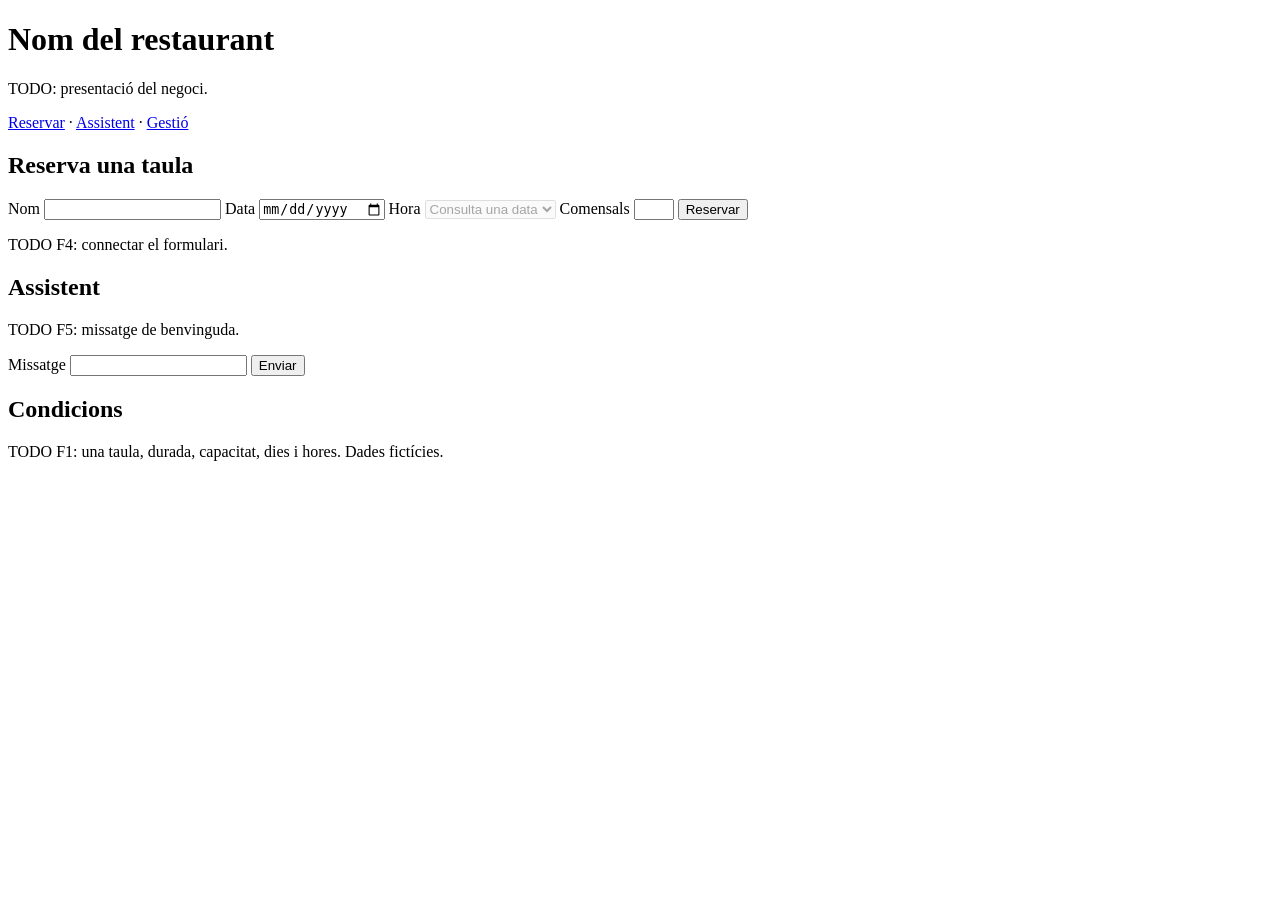
==== frontend/index.html @ 3557136b "feat: Implement chat functionality and reservation system - Added chat.js to handle user interaction" ====
<!doctype html>
<html lang="ca">
<head>
  <meta charset="utf-8">
  <meta name="viewport" content="width=device-width, initial-scale=1">
  <title>ReservaFàcil · Esquelet</title>
  <link rel="stylesheet" href="/css/styles.css">
  <script type="module" src="/js/app.js"></script>
</head>
<body>
  <!-- TODO F1/F4: identitat, servei, horaris i condicions coherents amb config.js. -->
  <header><h1>Nom del restaurant</h1><p>TODO: presentació del negoci.</p>
    <nav><a href="#reserva">Reservar</a> · <a href="#assistent">Assistent</a> · <a href="/gestion/">Gestió</a></nav>
  </header>
  <main>
    <section id="reserva">
      <h2>Reserva una taula</h2>
      <form id="booking-form">
        <label>Nom <input name="name" required minlength="2" maxlength="100"></label>
        <label>Data <input name="date" type="date" required></label>
        <label>Hora <select name="time" required disabled><option value="">Consulta una data</option></select></label>
        <label>Comensals <input name="diners" type="number" min="1" max="8" required></label>
        <button type="submit">Reservar</button>
      </form>
      <p id="booking-status" role="status">TODO F4: connectar el formulari.</p>
    </section>
    <section id="assistent">
      <h2>Assistent</h2>
      <div id="messages" role="log" aria-live="polite"><p>TODO F5: missatge de benvinguda.</p></div>
      <form id="chat-form">
        <label>Missatge <input name="message" maxlength="500" required></label>
        <button type="submit">Enviar</button>
      </form>
      <p id="chat-status" role="status"></p>
    </section>
    <section><h2>Condicions</h2><p>TODO F1: una taula, durada, capacitat, dies i hores. Dades fictícies.</p></section>
  </main>
</body>
</html>
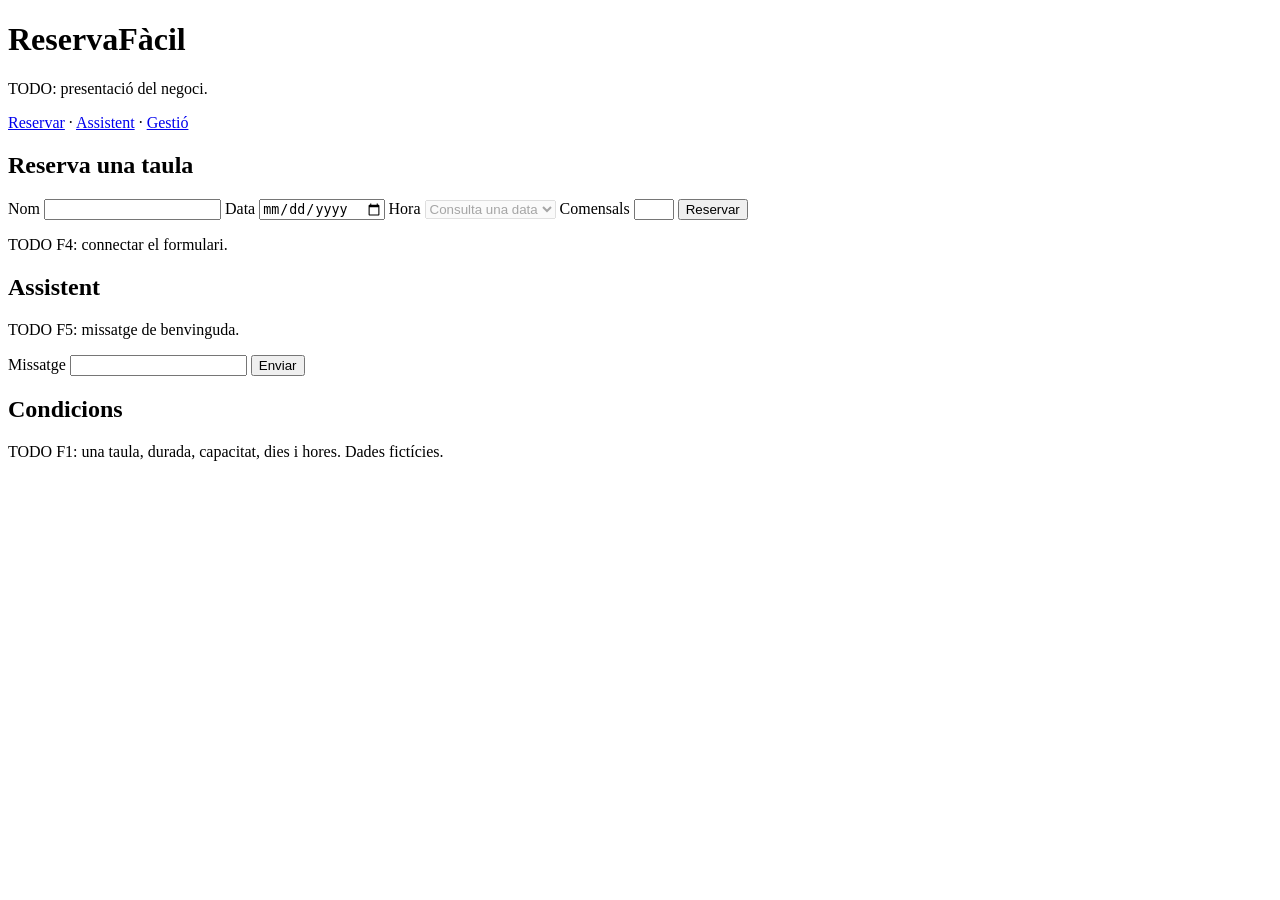
==== commit 5e3f517b: "fix: Update restaurant name in header to match branding" ====
--- a/frontend/index.html
+++ b/frontend/index.html
@@ -9,7 +9,7 @@
 </head>
 <body>
   <!-- TODO F1/F4: identitat, servei, horaris i condicions coherents amb config.js. -->
-  <header><h1>Nom del restaurant</h1><p>TODO: presentació del negoci.</p>
+  <header><h1>ReservaFàcil</h1><p>TODO: presentació del negoci.</p>
     <nav><a href="#reserva">Reservar</a> · <a href="#assistent">Assistent</a> · <a href="/gestion/">Gestió</a></nav>
   </header>
   <main>
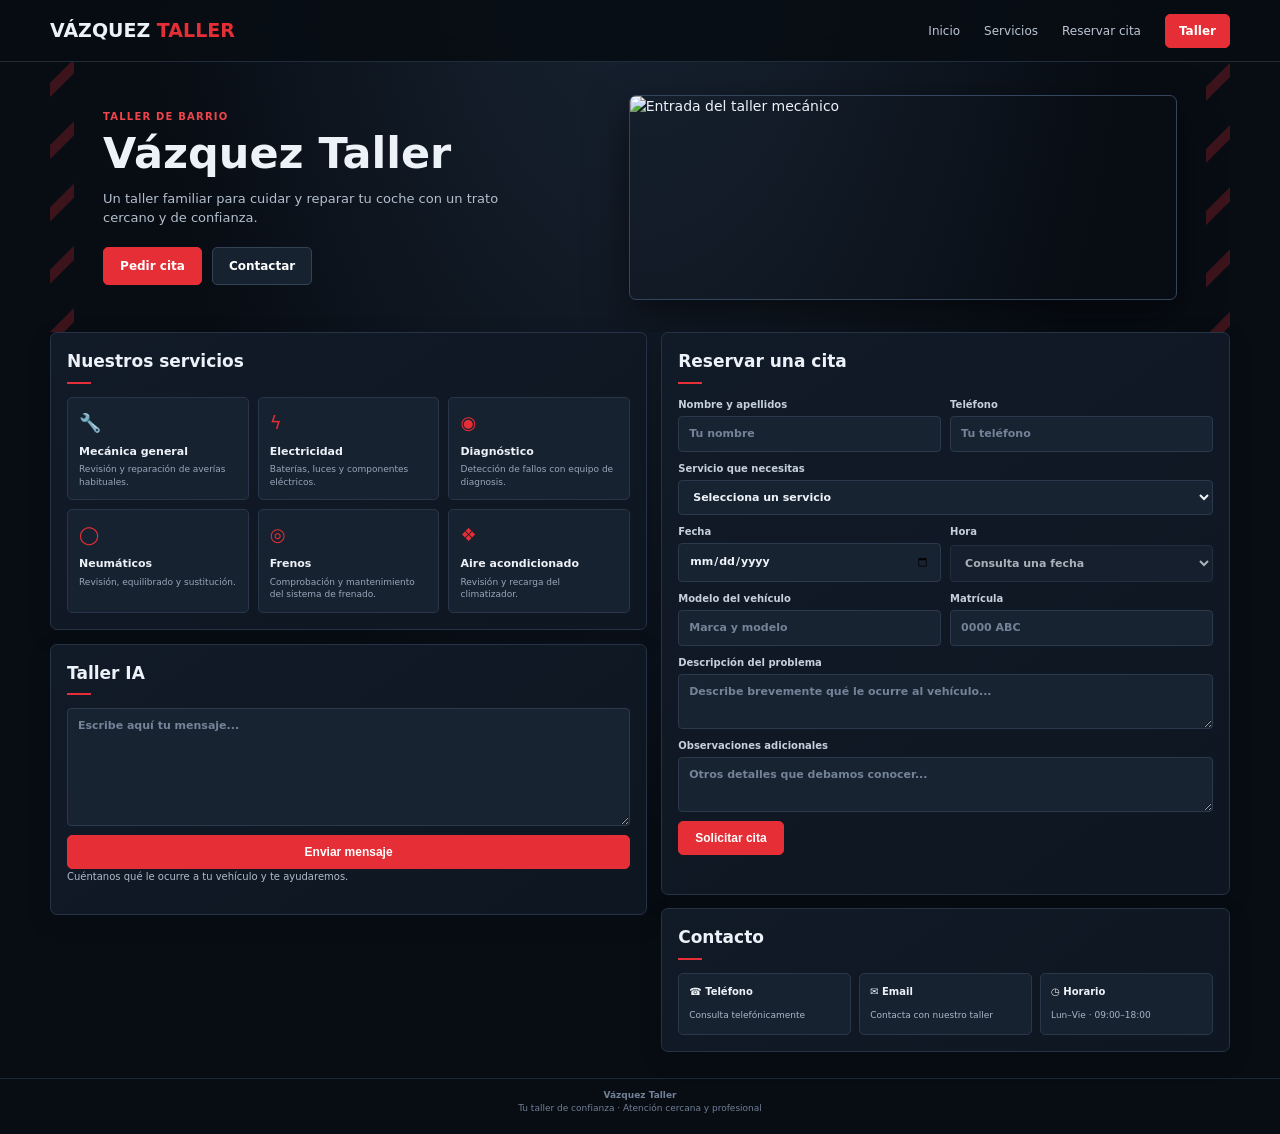
==== commit 1f535f79: "feat: Revamp index.html for Vázquez Taller branding and layout" ====
--- a/frontend/index.html
+++ b/frontend/index.html
@@ -1,39 +1,669 @@
-<!doctype html>
-<html lang="ca">
+
+<!DOCTYPE html>
+<html lang="es">
 <head>
-  <meta charset="utf-8">
-  <meta name="viewport" content="width=device-width, initial-scale=1">
-  <title>ReservaFàcil · Esquelet</title>
-  <link rel="stylesheet" href="/css/styles.css">
-  <script type="module" src="/js/app.js"></script>
+<meta charset="UTF-8">
+<meta name="viewport" content="width=device-width, initial-scale=1.0">
+<meta name="theme-color" content="#080d14">
+<title>Vázquez Taller</title>
+
+<style>
+:root {
+  --bg:#080d14;
+  --panel:#111a27;
+  --panel2:#172231;
+  --line:#263346;
+  --text:#edf2f8;
+  --muted:#98a6b8;
+  --red:#e52e35;
+}
+
+* {
+  box-sizing:border-box;
+}
+
+html {
+  scroll-behavior:smooth;
+}
+
+body {
+  margin:0;
+  background:radial-gradient(ellipse at 50% -20%,#1a2636 0,transparent 55%),var(--bg);
+  color:var(--text);
+  font:14px/1.5 Inter,system-ui,sans-serif;
+}
+
+a {
+  color:inherit;
+  text-decoration:none;
+}
+
+.wrap {
+  width:min(1180px,calc(100% - 34px));
+  margin:auto;
+}
+
+header {
+  height:62px;
+  border-bottom:1px solid #202b3a;
+  background:#080d14ed;
+  display:flex;
+  align-items:center;
+  position:sticky;
+  top:0;
+  z-index:5;
+  backdrop-filter:blur(12px);
+}
+
+.top {
+  display:flex;
+  align-items:center;
+  justify-content:space-between;
+  gap:20px;
+}
+
+.brand {
+  font-weight:900;
+  font-size:19px;
+}
+
+.brand span {
+  color:var(--red);
+}
+
+nav {
+  display:flex;
+  align-items:center;
+  gap:24px;
+  color:#bdc7d4;
+  font-size:12px;
+}
+
+nav a:hover {
+  color:white;
+}
+
+.nav-cta,.btn {
+  display:inline-flex;
+  align-items:center;
+  justify-content:center;
+  border:1px solid var(--red);
+  background:var(--red);
+  color:white;
+  border-radius:5px;
+  padding:9px 16px;
+  font-weight:700;
+  font-size:12px;
+  cursor:pointer;
+}
+
+.nav-cta {
+  padding:7px 13px;
+}
+
+.hero {
+  min-height:270px;
+  display:grid;
+  grid-template-columns:1fr 1.12fr;
+  gap:36px;
+  align-items:center;
+  padding:30px 4.5%;
+  position:relative;
+  overflow:hidden;
+}
+
+.hero:before,.hero:after {
+  content:"";
+  position:absolute;
+  top:0;
+  bottom:0;
+  width:90px;
+  opacity:.35;
+  pointer-events:none;
+  background:repeating-linear-gradient(
+    135deg,
+    transparent 0 17px,
+    #9e2028 18px 27px,
+    transparent 28px 44px
+  );
+}
+
+.hero:before { left:-66px; }
+.hero:after { right:-66px; }
+
+.eyebrow {
+  color:#f0444a;
+  font-size:10px;
+  font-weight:800;
+  letter-spacing:1.2px;
+  text-transform:uppercase;
+}
+
+h1 {
+  font-size:clamp(28px,4vw,43px);
+  line-height:1.05;
+  margin:7px 0 12px;
+}
+
+.intro {
+  max-width:430px;
+  color:#b3bfce;
+  font-size:13px;
+  margin:0 0 19px;
+}
+
+.actions {
+  display:flex;
+  gap:10px;
+}
+
+.btn.secondary {
+  background:#172231;
+  border-color:#344256;
+}
+
+.hero-photo {
+  height:205px;
+  border:1px solid #34465e;
+  border-radius:7px;
+  overflow:hidden;
+  box-shadow:0 14px 40px #0008;
+}
+
+.hero-photo img {
+  width:100%;
+  height:100%;
+  display:block;
+  object-fit:cover;
+}
+
+main {
+  padding-bottom:26px;
+}
+
+.columns {
+  display:grid;
+  grid-template-columns:1.05fr 1fr;
+  gap:14px;
+  align-items:start;
+}
+
+.left-stack {
+  display:grid;
+  gap:14px;
+}
+
+.panel {
+  background:linear-gradient(145deg,#111a27,#0e1621);
+  border:1px solid var(--line);
+  border-radius:7px;
+  padding:16px;
+  box-shadow:0 8px 24px #0002;
+}
+
+h2 {
+  margin:0 0 13px;
+  font-size:17px;
+}
+
+h2:after {
+  content:"";
+  display:block;
+  width:24px;
+  height:2px;
+  background:var(--red);
+  margin-top:7px;
+}
+
+.services {
+  display:grid;
+  grid-template-columns:repeat(3,1fr);
+  gap:9px;
+}
+
+.service {
+  min-height:84px;
+  padding:11px;
+  background:var(--panel2);
+  border:1px solid #283649;
+  border-radius:5px;
+  transition:.2s;
+}
+
+.service:hover {
+  border-color:var(--red);
+  transform:translateY(-2px);
+}
+
+.service .ico {
+  color:var(--red);
+  font-size:18px;
+  margin-bottom:8px;
+}
+
+.service strong {
+  display:block;
+  font-size:11px;
+  margin-bottom:3px;
+}
+
+.service small {
+  display:block;
+  color:var(--muted);
+  font-size:9px;
+  line-height:1.4;
+}
+
+form {
+  display:grid;
+  gap:9px;
+}
+
+.form-grid {
+  display:grid;
+  grid-template-columns:1fr 1fr;
+  gap:9px;
+}
+
+label {
+  display:grid;
+  gap:4px;
+  color:#c6d0dc;
+  font-size:10px;
+  font-weight:650;
+}
+
+input,select,textarea {
+  width:100%;
+  min-width:0;
+  border:1px solid #2a394c;
+  background:#182332;
+  color:#eef3f8;
+  border-radius:4px;
+  padding:9px 10px;
+  font:inherit;
+  font-size:11px;
+  outline:none;
+}
+
+input:focus,select:focus,textarea:focus {
+  border-color:#d83a40;
+  box-shadow:0 0 0 2px #d83a4020;
+}
+
+input::placeholder,textarea::placeholder {
+  color:#748398;
+}
+
+textarea {
+  min-height:55px;
+  resize:vertical;
+}
+
+.full {
+  grid-column:1/-1;
+}
+
+.booking .btn {
+  justify-self:start;
+}
+
+.status {
+  min-height:14px;
+  margin:0;
+  color:#aebccc;
+  font-size:10px;
+}
+
+.assistant textarea {
+  min-height:118px;
+}
+
+.contact {
+  margin-top:13px;
+}
+
+.contact-cards {
+  display:grid;
+  grid-template-columns:repeat(3,1fr);
+  gap:8px;
+}
+
+.contact-card {
+  border:1px solid #29374a;
+  background:#172231;
+  border-radius:5px;
+  padding:10px;
+  min-width:0;
+}
+
+.contact-card b {
+  display:block;
+  font-size:10px;
+  margin-bottom:4px;
+}
+
+.contact-card span {
+  color:#aab7c7;
+  font-size:9px;
+  overflow-wrap:anywhere;
+}
+
+footer {
+  text-align:center;
+  color:#718096;
+  font-size:9px;
+  padding:10px 0 18px;
+  border-top:1px solid #1c2837;
+}
+
+@media(max-width:760px) {
+  .hero {
+    grid-template-columns:1fr;
+    gap:18px;
+    padding:28px 3%;
+  }
+
+  .hero-photo {
+    height:190px;
+  }
+
+  .columns {
+    grid-template-columns:1fr;
+  }
+
+  nav {
+    gap:12px;
+  }
+}
+
+@media(max-width:480px) {
+  .wrap {
+    width:calc(100% - 22px);
+  }
+
+  header {
+    height:auto;
+    padding:12px 0;
+  }
+
+  .top {
+    align-items:flex-start;
+    flex-direction:column;
+    gap:9px;
+  }
+
+  nav {
+    width:100%;
+    justify-content:space-between;
+    font-size:11px;
+  }
+
+  .services {
+    grid-template-columns:repeat(2,1fr);
+  }
+
+  .form-grid {
+    grid-template-columns:1fr;
+  }
+
+  .full {
+    grid-column:auto;
+  }
+
+  .contact-cards {
+    grid-template-columns:1fr;
+  }
+}
+</style>
+
+<script type="module" src="/js/app.js"></script>
 </head>
+
 <body>
-  <!-- TODO F1/F4: identitat, servei, horaris i condicions coherents amb config.js. -->
-  <header><h1>ReservaFàcil</h1><p>TODO: presentació del negoci.</p>
-    <nav><a href="#reserva">Reservar</a> · <a href="#assistent">Assistent</a> · <a href="/gestion/">Gestió</a></nav>
-  </header>
-  <main>
-    <section id="reserva">
-      <h2>Reserva una taula</h2>
-      <form id="booking-form">
-        <label>Nom <input name="name" required minlength="2" maxlength="100"></label>
-        <label>Data <input name="date" type="date" required></label>
-        <label>Hora <select name="time" required disabled><option value="">Consulta una data</option></select></label>
-        <label>Comensals <input name="diners" type="number" min="1" max="8" required></label>
-        <button type="submit">Reservar</button>
-      </form>
-      <p id="booking-status" role="status">TODO F4: connectar el formulari.</p>
-    </section>
-    <section id="assistent">
-      <h2>Assistent</h2>
-      <div id="messages" role="log" aria-live="polite"><p>TODO F5: missatge de benvinguda.</p></div>
-      <form id="chat-form">
-        <label>Missatge <input name="message" maxlength="500" required></label>
-        <button type="submit">Enviar</button>
-      </form>
-      <p id="chat-status" role="status"></p>
-    </section>
-    <section><h2>Condicions</h2><p>TODO F1: una taula, durada, capacitat, dies i hores. Dades fictícies.</p></section>
-  </main>
+
+<header>
+  <div class="wrap top">
+    <a class="brand" href="#">VÁZQUEZ <span>TALLER</span></a>
+
+    <nav>
+      <a href="#inicio">Inicio</a>
+      <a href="#servicios">Servicios</a>
+      <a href="#reserva">Reservar cita</a>
+      <a class="nav-cta" href="/gestion/">Taller</a>
+    </nav>
+  </div>
+</header>
+
+<main class="wrap" id="inicio">
+
+  <section class="hero">
+
+    <div>
+      <div class="eyebrow">Taller de barrio</div>
+
+      <h1>Vázquez Taller</h1>
+
+      <p class="intro">
+        Un taller familiar para cuidar y reparar tu coche
+        con un trato cercano y de confianza.
+      </p>
+
+      <div class="actions">
+        <a class="btn" href="#reserva">Pedir cita</a>
+        <a class="btn secondary" href="#contacto">Contactar</a>
+      </div>
+    </div>
+
+    <div class="hero-photo">
+      <img src="/img/taller.jpg" alt="Entrada del taller mecánico">
+    </div>
+
+  </section>
+
+  <div class="columns">
+
+    <div class="left-stack">
+
+      <section class="panel" id="servicios">
+
+        <h2>Nuestros servicios</h2>
+
+        <div class="services">
+
+          <article class="service">
+            <div class="ico">🔧</div>
+            <strong>Mecánica general</strong>
+            <small>Revisión y reparación de averías habituales.</small>
+          </article>
+
+          <article class="service">
+            <div class="ico">ϟ</div>
+            <strong>Electricidad</strong>
+            <small>Baterías, luces y componentes eléctricos.</small>
+          </article>
+
+          <article class="service">
+            <div class="ico">◉</div>
+            <strong>Diagnóstico</strong>
+            <small>Detección de fallos con equipo de diagnosis.</small>
+          </article>
+
+          <article class="service">
+            <div class="ico">◯</div>
+            <strong>Neumáticos</strong>
+            <small>Revisión, equilibrado y sustitución.</small>
+          </article>
+
+          <article class="service">
+            <div class="ico">◎</div>
+            <strong>Frenos</strong>
+            <small>Comprobación y mantenimiento del sistema de frenado.</small>
+          </article>
+
+          <article class="service">
+            <div class="ico">❖</div>
+            <strong>Aire acondicionado</strong>
+            <small>Revisión y recarga del climatizador.</small>
+          </article>
+
+        </div>
+      </section>
+
+      <section class="panel assistant" id="assistent">
+
+        <h2>Taller IA</h2>
+
+        <form id="chat-form">
+
+          <label class="full" for="chat-message">
+            <textarea
+              id="chat-message"
+              name="message"
+              maxlength="500"
+              required
+              placeholder="Escribe aquí tu mensaje..."
+            ></textarea>
+          </label>
+
+          <button class="btn" type="submit">
+            Enviar mensaje
+          </button>
+
+        </form>
+
+        <div id="messages" role="log" aria-live="polite">
+          <p class="status">
+            Cuéntanos qué le ocurre a tu vehículo y te ayudaremos.
+          </p>
+        </div>
+
+        <p id="chat-status" class="status" role="status"></p>
+
+      </section>
+
+    </div>
+
+    <div>
+
+      <section class="panel booking" id="reserva">
+
+        <h2>Reservar una cita</h2>
+
+        <form id="booking-form">
+
+          <div class="form-grid">
+
+            <label>
+              Nombre y apellidos
+              <input name="name" required minlength="2"
+                maxlength="100" placeholder="Tu nombre">
+            </label>
+
+            <label>
+              Teléfono
+              <input name="phone" type="tel"
+                placeholder="Tu teléfono">
+            </label>
+
+            <label class="full">
+              Servicio que necesitas
+              <select name="service" required>
+                <option value="">Selecciona un servicio</option>
+                <option>Mecánica general</option>
+                <option>Electricidad</option>
+                <option>Diagnóstico</option>
+                <option>Neumáticos</option>
+                <option>Frenos</option>
+                <option>Aire acondicionado</option>
+                <option>Otro</option>
+              </select>
+            </label>
+
+            <label>
+              Fecha
+              <input name="date" type="date" required>
+            </label>
+
+            <label>
+              Hora
+              <select name="time" required disabled>
+                <option value="">Consulta una fecha</option>
+              </select>
+            </label>
+
+            <label>
+              Modelo del vehículo
+              <input name="vehicle" placeholder="Marca y modelo">
+            </label>
+
+            <label>
+              Matrícula
+              <input name="plate" placeholder="0000 ABC">
+            </label>
+
+            <label class="full">
+              Descripción del problema
+              <textarea name="description"
+                placeholder="Describe brevemente qué le ocurre al vehículo..."></textarea>
+            </label>
+
+            <label class="full">
+              Observaciones adicionales
+              <textarea name="notes"
+                placeholder="Otros detalles que debamos conocer..."></textarea>
+            </label>
+
+            <input type="hidden" name="diners" value="1">
+
+          </div>
+
+          <button class="btn" type="submit">
+            Solicitar cita
+          </button>
+
+          <p id="booking-status" class="status" role="status"></p>
+
+        </form>
+
+      </section>
+
+      <section class="panel contact" id="contacto">
+
+        <h2>Contacto</h2>
+
+        <div class="contact-cards">
+
+          <div class="contact-card">
+            <b>☎ Teléfono</b>
+            <span>Consulta telefónicamente</span>
+          </div>
+
+          <div class="contact-card">
+            <b>✉ Email</b>
+            <span>Contacta con nuestro taller</span>
+          </div>
+
+          <div class="contact-card">
+            <b>◷ Horario</b>
+            <span>Lun–Vie · 09:00–18:00</span>
+          </div>
+
+        </div>
+
+      </section>
+
+    </div>
+
+  </div>
+
+</main>
+
+<footer>
+  <strong>Vázquez Taller</strong>
+  <br>
+  Tu taller de confianza · Atención cercana y profesional
+</footer>
+
 </body>
 </html>
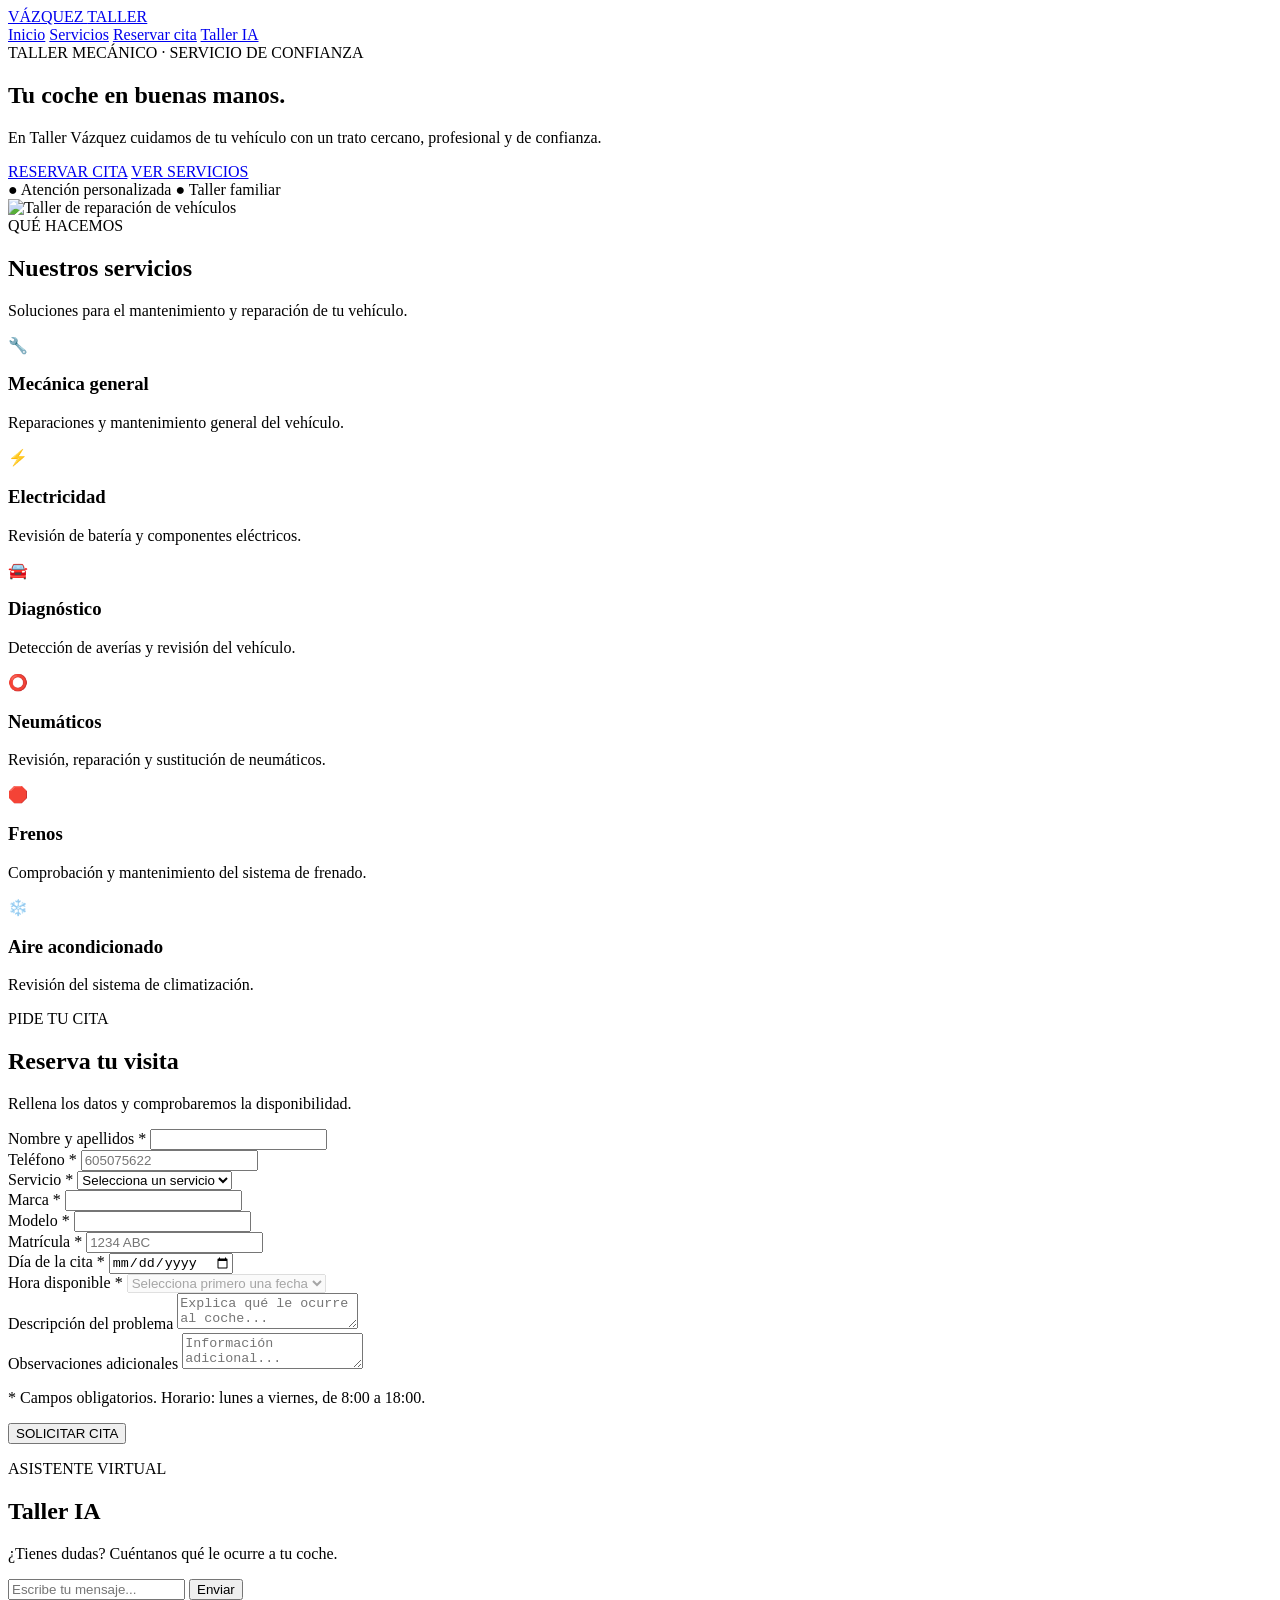
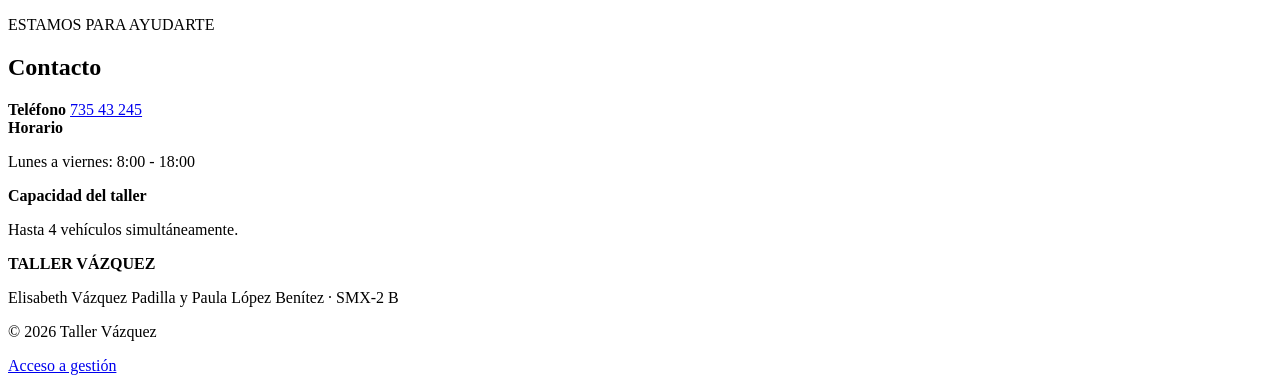
==== commit 13fbb8af: "Implementación completa del sistema de gestión de reservas en el Taller Vázquez - Se ha reestructura" ====
--- a/frontend/index.html
+++ b/frontend/index.html
@@ -2,667 +2,214 @@
 <!DOCTYPE html>
 <html lang="es">
 <head>
-<meta charset="UTF-8">
-<meta name="viewport" content="width=device-width, initial-scale=1.0">
-<meta name="theme-color" content="#080d14">
-<title>Vázquez Taller</title>
-
-<style>
-:root {
-  --bg:#080d14;
-  --panel:#111a27;
-  --panel2:#172231;
-  --line:#263346;
-  --text:#edf2f8;
-  --muted:#98a6b8;
-  --red:#e52e35;
-}
-
-* {
-  box-sizing:border-box;
-}
-
-html {
-  scroll-behavior:smooth;
-}
-
-body {
-  margin:0;
-  background:radial-gradient(ellipse at 50% -20%,#1a2636 0,transparent 55%),var(--bg);
-  color:var(--text);
-  font:14px/1.5 Inter,system-ui,sans-serif;
-}
-
-a {
-  color:inherit;
-  text-decoration:none;
-}
-
-.wrap {
-  width:min(1180px,calc(100% - 34px));
-  margin:auto;
-}
-
-header {
-  height:62px;
-  border-bottom:1px solid #202b3a;
-  background:#080d14ed;
-  display:flex;
-  align-items:center;
-  position:sticky;
-  top:0;
-  z-index:5;
-  backdrop-filter:blur(12px);
-}
-
-.top {
-  display:flex;
-  align-items:center;
-  justify-content:space-between;
-  gap:20px;
-}
-
-.brand {
-  font-weight:900;
-  font-size:19px;
-}
-
-.brand span {
-  color:var(--red);
-}
-
-nav {
-  display:flex;
-  align-items:center;
-  gap:24px;
-  color:#bdc7d4;
-  font-size:12px;
-}
-
-nav a:hover {
-  color:white;
-}
-
-.nav-cta,.btn {
-  display:inline-flex;
-  align-items:center;
-  justify-content:center;
-  border:1px solid var(--red);
-  background:var(--red);
-  color:white;
-  border-radius:5px;
-  padding:9px 16px;
-  font-weight:700;
-  font-size:12px;
-  cursor:pointer;
-}
-
-.nav-cta {
-  padding:7px 13px;
-}
-
-.hero {
-  min-height:270px;
-  display:grid;
-  grid-template-columns:1fr 1.12fr;
-  gap:36px;
-  align-items:center;
-  padding:30px 4.5%;
-  position:relative;
-  overflow:hidden;
-}
-
-.hero:before,.hero:after {
-  content:"";
-  position:absolute;
-  top:0;
-  bottom:0;
-  width:90px;
-  opacity:.35;
-  pointer-events:none;
-  background:repeating-linear-gradient(
-    135deg,
-    transparent 0 17px,
-    #9e2028 18px 27px,
-    transparent 28px 44px
-  );
-}
-
-.hero:before { left:-66px; }
-.hero:after { right:-66px; }
-
-.eyebrow {
-  color:#f0444a;
-  font-size:10px;
-  font-weight:800;
-  letter-spacing:1.2px;
-  text-transform:uppercase;
-}
-
-h1 {
-  font-size:clamp(28px,4vw,43px);
-  line-height:1.05;
-  margin:7px 0 12px;
-}
-
-.intro {
-  max-width:430px;
-  color:#b3bfce;
-  font-size:13px;
-  margin:0 0 19px;
-}
-
-.actions {
-  display:flex;
-  gap:10px;
-}
-
-.btn.secondary {
-  background:#172231;
-  border-color:#344256;
-}
-
-.hero-photo {
-  height:205px;
-  border:1px solid #34465e;
-  border-radius:7px;
-  overflow:hidden;
-  box-shadow:0 14px 40px #0008;
-}
-
-.hero-photo img {
-  width:100%;
-  height:100%;
-  display:block;
-  object-fit:cover;
-}
-
-main {
-  padding-bottom:26px;
-}
-
-.columns {
-  display:grid;
-  grid-template-columns:1.05fr 1fr;
-  gap:14px;
-  align-items:start;
-}
-
-.left-stack {
-  display:grid;
-  gap:14px;
-}
-
-.panel {
-  background:linear-gradient(145deg,#111a27,#0e1621);
-  border:1px solid var(--line);
-  border-radius:7px;
-  padding:16px;
-  box-shadow:0 8px 24px #0002;
-}
-
-h2 {
-  margin:0 0 13px;
-  font-size:17px;
-}
-
-h2:after {
-  content:"";
-  display:block;
-  width:24px;
-  height:2px;
-  background:var(--red);
-  margin-top:7px;
-}
-
-.services {
-  display:grid;
-  grid-template-columns:repeat(3,1fr);
-  gap:9px;
-}
-
-.service {
-  min-height:84px;
-  padding:11px;
-  background:var(--panel2);
-  border:1px solid #283649;
-  border-radius:5px;
-  transition:.2s;
-}
-
-.service:hover {
-  border-color:var(--red);
-  transform:translateY(-2px);
-}
-
-.service .ico {
-  color:var(--red);
-  font-size:18px;
-  margin-bottom:8px;
-}
-
-.service strong {
-  display:block;
-  font-size:11px;
-  margin-bottom:3px;
-}
-
-.service small {
-  display:block;
-  color:var(--muted);
-  font-size:9px;
-  line-height:1.4;
-}
-
-form {
-  display:grid;
-  gap:9px;
-}
-
-.form-grid {
-  display:grid;
-  grid-template-columns:1fr 1fr;
-  gap:9px;
-}
-
-label {
-  display:grid;
-  gap:4px;
-  color:#c6d0dc;
-  font-size:10px;
-  font-weight:650;
-}
-
-input,select,textarea {
-  width:100%;
-  min-width:0;
-  border:1px solid #2a394c;
-  background:#182332;
-  color:#eef3f8;
-  border-radius:4px;
-  padding:9px 10px;
-  font:inherit;
-  font-size:11px;
-  outline:none;
-}
-
-input:focus,select:focus,textarea:focus {
-  border-color:#d83a40;
-  box-shadow:0 0 0 2px #d83a4020;
-}
-
-input::placeholder,textarea::placeholder {
-  color:#748398;
-}
-
-textarea {
-  min-height:55px;
-  resize:vertical;
-}
-
-.full {
-  grid-column:1/-1;
-}
-
-.booking .btn {
-  justify-self:start;
-}
-
-.status {
-  min-height:14px;
-  margin:0;
-  color:#aebccc;
-  font-size:10px;
-}
-
-.assistant textarea {
-  min-height:118px;
-}
-
-.contact {
-  margin-top:13px;
-}
-
-.contact-cards {
-  display:grid;
-  grid-template-columns:repeat(3,1fr);
-  gap:8px;
-}
-
-.contact-card {
-  border:1px solid #29374a;
-  background:#172231;
-  border-radius:5px;
-  padding:10px;
-  min-width:0;
-}
-
-.contact-card b {
-  display:block;
-  font-size:10px;
-  margin-bottom:4px;
-}
-
-.contact-card span {
-  color:#aab7c7;
-  font-size:9px;
-  overflow-wrap:anywhere;
-}
-
-footer {
-  text-align:center;
-  color:#718096;
-  font-size:9px;
-  padding:10px 0 18px;
-  border-top:1px solid #1c2837;
-}
-
-@media(max-width:760px) {
-  .hero {
-    grid-template-columns:1fr;
-    gap:18px;
-    padding:28px 3%;
-  }
-
-  .hero-photo {
-    height:190px;
-  }
-
-  .columns {
-    grid-template-columns:1fr;
-  }
-
-  nav {
-    gap:12px;
-  }
-}
-
-@media(max-width:480px) {
-  .wrap {
-    width:calc(100% - 22px);
-  }
-
-  header {
-    height:auto;
-    padding:12px 0;
-  }
-
-  .top {
-    align-items:flex-start;
-    flex-direction:column;
-    gap:9px;
-  }
-
-  nav {
-    width:100%;
-    justify-content:space-between;
-    font-size:11px;
-  }
-
-  .services {
-    grid-template-columns:repeat(2,1fr);
-  }
-
-  .form-grid {
-    grid-template-columns:1fr;
-  }
-
-  .full {
-    grid-column:auto;
-  }
-
-  .contact-cards {
-    grid-template-columns:1fr;
-  }
-}
-</style>
-
-<script type="module" src="/js/app.js"></script>
+  <meta charset="UTF-8">
+  <meta name="viewport" content="width=device-width, initial-scale=1">
+  <meta name="description" content="Taller Vázquez. Reparación y mantenimiento de vehículos.">
+  <title>Taller Vázquez | Tu taller de confianza</title>
+  <link rel="stylesheet" href="/css/styles.css">
+  <script type="module" src="/js/app.js"></script>
 </head>
-
 <body>
 
-<header>
-  <div class="wrap top">
-    <a class="brand" href="#">VÁZQUEZ <span>TALLER</span></a>
-
-    <nav>
+<header class="header">
+  <div class="container navbar">
+    <a href="#inicio" class="logo">VÁZQUEZ <span>TALLER</span></a>
+    <nav class="nav-links">
       <a href="#inicio">Inicio</a>
       <a href="#servicios">Servicios</a>
       <a href="#reserva">Reservar cita</a>
-      <a class="nav-cta" href="/gestion/">Taller</a>
+      <a href="#asistente" class="nav-highlight">Taller IA</a>
     </nav>
   </div>
 </header>
 
-<main class="wrap" id="inicio">
-
-  <section class="hero">
-
-    <div>
-      <div class="eyebrow">Taller de barrio</div>
-
-      <h1>Vázquez Taller</h1>
-
-      <p class="intro">
-        Un taller familiar para cuidar y reparar tu coche
-        con un trato cercano y de confianza.
-      </p>
-
-      <div class="actions">
-        <a class="btn" href="#reserva">Pedir cita</a>
-        <a class="btn secondary" href="#contacto">Contactar</a>
+<main>
+  <section class="container hero" id="inicio">
+    <div class="hero-content">
+      <span class="eyebrow">TALLER MECÁNICO · SERVICIO DE CONFIANZA</span>
+      <h1>Tu coche en buenas manos.</h1>
+      <p>En Taller Vázquez cuidamos de tu vehículo con un trato cercano, profesional y de confianza.</p>
+      <div class="hero-buttons">
+        <a href="#reserva" class="btn">RESERVAR CITA</a>
+        <a href="#servicios" class="btn btn-secondary">VER SERVICIOS</a>
       </div>
-    </div>
-
-    <div class="hero-photo">
-      <img src="/img/taller.jpg" alt="Entrada del taller mecánico">
-    </div>
-
+      <div class="hero-info">
+        <span>● Atención personalizada</span>
+        <span>● Taller familiar</span>
+      </div>
+    </div>
+    <img class="hero-image"
+      src="https://images.unsplash.com/photo-1486262715619-67b85e0b08d3?auto=format&fit=crop&w=1200&q=85"
+      alt="Taller de reparación de vehículos">
   </section>
 
-  <div class="columns">
-
-    <div class="left-stack">
-
-      <section class="panel" id="servicios">
-
-        <h2>Nuestros servicios</h2>
-
-        <div class="services">
-
-          <article class="service">
-            <div class="ico">🔧</div>
-            <strong>Mecánica general</strong>
-            <small>Revisión y reparación de averías habituales.</small>
-          </article>
-
-          <article class="service">
-            <div class="ico">ϟ</div>
-            <strong>Electricidad</strong>
-            <small>Baterías, luces y componentes eléctricos.</small>
-          </article>
-
-          <article class="service">
-            <div class="ico">◉</div>
-            <strong>Diagnóstico</strong>
-            <small>Detección de fallos con equipo de diagnosis.</small>
-          </article>
-
-          <article class="service">
-            <div class="ico">◯</div>
-            <strong>Neumáticos</strong>
-            <small>Revisión, equilibrado y sustitución.</small>
-          </article>
-
-          <article class="service">
-            <div class="ico">◎</div>
-            <strong>Frenos</strong>
-            <small>Comprobación y mantenimiento del sistema de frenado.</small>
-          </article>
-
-          <article class="service">
-            <div class="ico">❖</div>
-            <strong>Aire acondicionado</strong>
-            <small>Revisión y recarga del climatizador.</small>
-          </article>
-
-        </div>
+  <section class="container section" id="servicios">
+    <div class="section-heading">
+      <span class="eyebrow">QUÉ HACEMOS</span>
+      <h2>Nuestros servicios</h2>
+      <p>Soluciones para el mantenimiento y reparación de tu vehículo.</p>
+    </div>
+
+    <div class="services-grid">
+      <article class="service-card">
+        <div class="service-icon">🔧</div>
+        <h3>Mecánica general</h3>
+        <p>Reparaciones y mantenimiento general del vehículo.</p>
+      </article>
+      <article class="service-card">
+        <div class="service-icon">⚡</div>
+        <h3>Electricidad</h3>
+        <p>Revisión de batería y componentes eléctricos.</p>
+      </article>
+      <article class="service-card">
+        <div class="service-icon">🚘</div>
+        <h3>Diagnóstico</h3>
+        <p>Detección de averías y revisión del vehículo.</p>
+      </article>
+      <article class="service-card">
+        <div class="service-icon">⭕</div>
+        <h3>Neumáticos</h3>
+        <p>Revisión, reparación y sustitución de neumáticos.</p>
+      </article>
+      <article class="service-card">
+        <div class="service-icon">🛑</div>
+        <h3>Frenos</h3>
+        <p>Comprobación y mantenimiento del sistema de frenado.</p>
+      </article>
+      <article class="service-card">
+        <div class="service-icon">❄️</div>
+        <h3>Aire acondicionado</h3>
+        <p>Revisión del sistema de climatización.</p>
+      </article>
+    </div>
+  </section>
+
+  <section class="container main-grid">
+    <section class="panel" id="reserva">
+      <span class="eyebrow">PIDE TU CITA</span>
+      <h2>Reserva tu visita</h2>
+      <p class="muted">Rellena los datos y comprobaremos la disponibilidad.</p>
+
+      <form id="booking-form">
+        <div class="form-grid">
+          <div class="form-group">
+            <label for="name">Nombre y apellidos *</label>
+            <input id="name" name="name" type="text" minlength="2" maxlength="100" required>
+          </div>
+
+          <div class="form-group">
+            <label for="phone">Teléfono *</label>
+            <input id="phone" name="phone" type="tel"
+              placeholder="605075622" inputmode="numeric"
+              autocomplete="tel" maxlength="9" minlength="9"
+              pattern="[0-9]{9}"
+              title="Introduce exactamente 9 cifras" required>
+          </div>
+
+          <div class="form-group">
+            <label for="service">Servicio *</label>
+            <select id="service" name="service" required>
+              <option value="">Selecciona un servicio</option>
+              <option value="Mecánica general">Mecánica general</option>
+              <option value="Electricidad">Electricidad</option>
+              <option value="Diagnóstico">Diagnóstico</option>
+              <option value="Neumáticos">Neumáticos</option>
+              <option value="Frenos">Frenos</option>
+              <option value="Aire acondicionado">Aire acondicionado</option>
+              <option value="Otro">Otro</option>
+            </select>
+          </div>
+
+          <div class="form-group">
+            <label for="brand">Marca *</label>
+            <input id="brand" name="brand" type="text" maxlength="60" required>
+          </div>
+
+          <div class="form-group">
+            <label for="model">Modelo *</label>
+            <input id="model" name="model" type="text" maxlength="60" required>
+          </div>
+
+          <div class="form-group">
+            <label for="plate">Matrícula *</label>
+            <input id="plate" name="plate" type="text"
+              maxlength="15" placeholder="1234 ABC" required>
+          </div>
+
+          <div class="form-group">
+            <label for="date">Día de la cita *</label>
+            <input id="date" name="date" type="date" required>
+          </div>
+
+          <div class="form-group">
+            <label for="time">Hora disponible *</label>
+            <select id="time" name="time" required disabled>
+              <option value="">Selecciona primero una fecha</option>
+            </select>
+          </div>
+
+          <div class="form-group full">
+            <label for="description">Descripción del problema</label>
+            <textarea id="description" name="description"
+              maxlength="2000" placeholder="Explica qué le ocurre al coche..."></textarea>
+          </div>
+
+          <div class="form-group full">
+            <label for="observations">Observaciones adicionales</label>
+            <textarea id="observations" name="observations"
+              maxlength="1000" placeholder="Información adicional..."></textarea>
+          </div>
+        </div>
+
+        <p class="form-note">* Campos obligatorios. Horario: lunes a viernes, de 8:00 a 18:00.</p>
+        <button class="btn submit-btn" type="submit">SOLICITAR CITA</button>
+        <p id="booking-status" class="status" role="status" aria-live="polite"></p>
+      </form>
+    </section>
+
+    <div class="side-column">
+      <section class="panel chat-panel" id="asistente">
+        <span class="eyebrow">ASISTENTE VIRTUAL</span>
+        <h2>Taller IA</h2>
+        <p class="muted">¿Tienes dudas? Cuéntanos qué le ocurre a tu coche.</p>
+
+        <div id="messages" class="chat-messages" aria-live="polite"></div>
+
+        <form id="chat-form" class="chat-form">
+          <input name="message" type="text" maxlength="2000"
+            placeholder="Escribe tu mensaje..." required>
+          <button class="btn" type="submit">Enviar</button>
+        </form>
+        <p id="chat-status" class="status" role="status"></p>
       </section>
 
-      <section class="panel assistant" id="assistent">
-
-        <h2>Taller IA</h2>
-
-        <form id="chat-form">
-
-          <label class="full" for="chat-message">
-            <textarea
-              id="chat-message"
-              name="message"
-              maxlength="500"
-              required
-              placeholder="Escribe aquí tu mensaje..."
-            ></textarea>
-          </label>
-
-          <button class="btn" type="submit">
-            Enviar mensaje
-          </button>
-
-        </form>
-
-        <div id="messages" role="log" aria-live="polite">
-          <p class="status">
-            Cuéntanos qué le ocurre a tu vehículo y te ayudaremos.
-          </p>
-        </div>
-
-        <p id="chat-status" class="status" role="status"></p>
-
+      <section class="panel contact-panel" id="contacto">
+        <span class="eyebrow">ESTAMOS PARA AYUDARTE</span>
+        <h2>Contacto</h2>
+        <div class="contact-item">
+          <strong>Teléfono</strong>
+          <a href="tel:73543245">735 43 245</a>
+        </div>
+        <div class="contact-item">
+          <strong>Horario</strong>
+          <p>Lunes a viernes: 8:00 - 18:00</p>
+        </div>
+        <div class="contact-item">
+          <strong>Capacidad del taller</strong>
+          <p>Hasta 4 vehículos simultáneamente.</p>
+        </div>
       </section>
-
-    </div>
-
-    <div>
-
-      <section class="panel booking" id="reserva">
-
-        <h2>Reservar una cita</h2>
-
-        <form id="booking-form">
-
-          <div class="form-grid">
-
-            <label>
-              Nombre y apellidos
-              <input name="name" required minlength="2"
-                maxlength="100" placeholder="Tu nombre">
-            </label>
-
-            <label>
-              Teléfono
-              <input name="phone" type="tel"
-                placeholder="Tu teléfono">
-            </label>
-
-            <label class="full">
-              Servicio que necesitas
-              <select name="service" required>
-                <option value="">Selecciona un servicio</option>
-                <option>Mecánica general</option>
-                <option>Electricidad</option>
-                <option>Diagnóstico</option>
-                <option>Neumáticos</option>
-                <option>Frenos</option>
-                <option>Aire acondicionado</option>
-                <option>Otro</option>
-              </select>
-            </label>
-
-            <label>
-              Fecha
-              <input name="date" type="date" required>
-            </label>
-
-            <label>
-              Hora
-              <select name="time" required disabled>
-                <option value="">Consulta una fecha</option>
-              </select>
-            </label>
-
-            <label>
-              Modelo del vehículo
-              <input name="vehicle" placeholder="Marca y modelo">
-            </label>
-
-            <label>
-              Matrícula
-              <input name="plate" placeholder="0000 ABC">
-            </label>
-
-            <label class="full">
-              Descripción del problema
-              <textarea name="description"
-                placeholder="Describe brevemente qué le ocurre al vehículo..."></textarea>
-            </label>
-
-            <label class="full">
-              Observaciones adicionales
-              <textarea name="notes"
-                placeholder="Otros detalles que debamos conocer..."></textarea>
-            </label>
-
-            <input type="hidden" name="diners" value="1">
-
-          </div>
-
-          <button class="btn" type="submit">
-            Solicitar cita
-          </button>
-
-          <p id="booking-status" class="status" role="status"></p>
-
-        </form>
-
-      </section>
-
-      <section class="panel contact" id="contacto">
-
-        <h2>Contacto</h2>
-
-        <div class="contact-cards">
-
-          <div class="contact-card">
-            <b>☎ Teléfono</b>
-            <span>Consulta telefónicamente</span>
-          </div>
-
-          <div class="contact-card">
-            <b>✉ Email</b>
-            <span>Contacta con nuestro taller</span>
-          </div>
-
-          <div class="contact-card">
-            <b>◷ Horario</b>
-            <span>Lun–Vie · 09:00–18:00</span>
-          </div>
-
-        </div>
-
-      </section>
-
-    </div>
-
+    </div>
+  </section>
+</main>
+
+<footer>
+  <div class="container">
+    <strong>TALLER VÁZQUEZ</strong>
+    <p>Elisabeth Vázquez Padilla y Paula López Benítez · SMX-2 B</p>
+    <p>© 2026 Taller Vázquez</p>
+    <a href="/gestion/">Acceso a gestión</a>
   </div>
-
-</main>
-
-<footer>
-  <strong>Vázquez Taller</strong>
-  <br>
-  Tu taller de confianza · Atención cercana y profesional
 </footer>
 
 </body>
